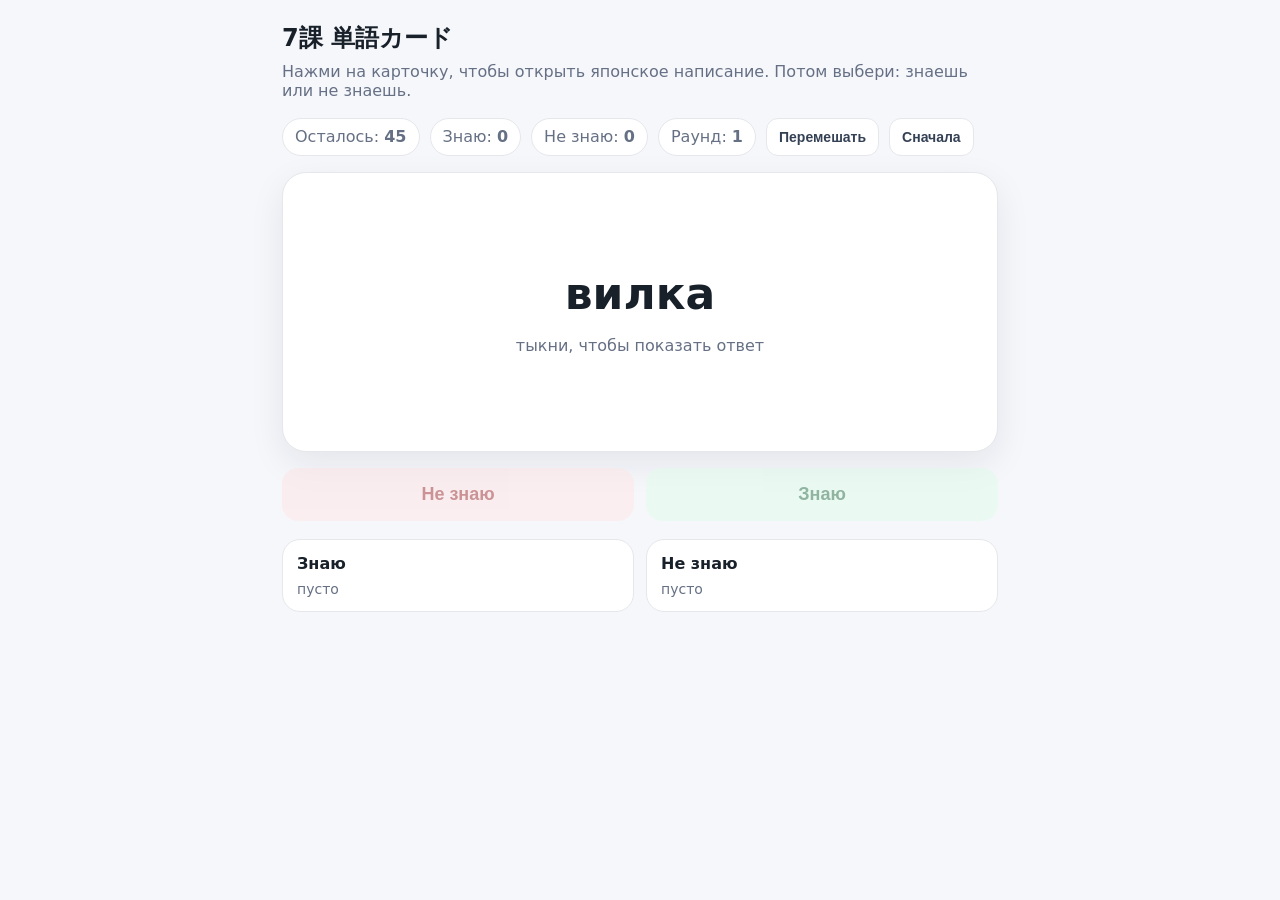
==== index.html @ d144c3d7 "Add files via upload" ====
<!doctype html>
<html lang="ru">
<head>
  <meta charset="utf-8" />
  <meta name="viewport" content="width=device-width, initial-scale=1" />
  <title>7課 単語カード — тренировка слов</title>
  <style>
    :root { --bg:#f6f7fb; --card:#fff; --text:#18202a; --muted:#667085; --good:#16a34a; --bad:#dc2626; --accent:#2563eb; }
    *{box-sizing:border-box} body{margin:0;font-family:system-ui,-apple-system,Segoe UI,Roboto,Arial,sans-serif;background:var(--bg);color:var(--text);}
    .wrap{max-width:760px;margin:0 auto;padding:22px} h1{font-size:24px;margin:0 0 8px}.sub{color:var(--muted);margin:0 0 18px}
    .top{display:flex;gap:10px;flex-wrap:wrap;margin-bottom:16px}.pill{background:#fff;border:1px solid #e5e7eb;border-radius:999px;padding:8px 12px;color:var(--muted)}
    .card{min-height:280px;background:var(--card);border:1px solid #e5e7eb;border-radius:24px;box-shadow:0 12px 35px rgba(20,25,40,.08);display:flex;align-items:center;justify-content:center;text-align:center;padding:30px;cursor:pointer;user-select:none;transition:.15s transform,.15s box-shadow}
    .card:active{transform:scale(.99)} .ru{font-size:44px;font-weight:800;line-height:1.12}.jp{margin-top:22px;font-size:54px;font-weight:800;line-height:1.15}.hint{margin-top:18px;color:var(--muted)}
    .buttons{display:grid;grid-template-columns:1fr 1fr;gap:12px;margin-top:16px}button{border:0;border-radius:16px;padding:16px 18px;font-size:18px;font-weight:700;cursor:pointer}button:disabled{opacity:.45;cursor:not-allowed}.know{background:#dcfce7;color:#166534}.dont{background:#fee2e2;color:#991b1b}.restart,.primary{background:#dbeafe;color:#1e40af}.small{font-size:14px;padding:10px 12px;border-radius:12px}.secondary{background:#fff;border:1px solid #e5e7eb;color:#344054}
    .stacks{display:grid;grid-template-columns:1fr 1fr;gap:12px;margin-top:18px}.stack{background:#fff;border:1px solid #e5e7eb;border-radius:18px;padding:14px}.stack h3{margin:0 0 8px;font-size:16px}.items{max-height:150px;overflow:auto;color:var(--muted);font-size:14px}.item{padding:4px 0;border-bottom:1px dashed #eee}.done{background:#fff;border:1px solid #e5e7eb;border-radius:24px;padding:24px;text-align:center;display:none}.done h2{margin-top:0}.actions{display:flex;gap:10px;justify-content:center;flex-wrap:wrap;margin-top:14px}@media(max-width:560px){.ru{font-size:32px}.jp{font-size:42px}.card{min-height:230px}.buttons{grid-template-columns:1fr}}
  </style>
</head>
<body>
  <div class="wrap">
    <h1>7課 単語カード</h1>
    <p class="sub">Нажми на карточку, чтобы открыть японское написание. Потом выбери: знаешь или не знаешь.</p>
    <div class="top">
      <div class="pill">Осталось: <b id="left">0</b></div><div class="pill">Знаю: <b id="knownCount">0</b></div><div class="pill">Не знаю: <b id="unknownCount">0</b></div><div class="pill">Раунд: <b id="round">1</b></div>
      <button class="small secondary" id="shuffleBtn">Перемешать</button><button class="small secondary" id="resetBtn">Сначала</button>
    </div>
    <div id="game">
      <div class="card" id="card"><div><div class="ru" id="ru"></div><div class="jp" id="jp" style="display:none"></div><div class="hint" id="hint">тыкни, чтобы показать ответ</div></div></div>
      <div class="buttons"><button class="dont" id="dontBtn" disabled>Не знаю</button><button class="know" id="knowBtn" disabled>Знаю</button></div>
    </div>
    <div class="done" id="done"><h2>Раунд закончен</h2><p id="doneText"></p><div class="actions"><button class="primary" id="repeatUnknownBtn">Повторить “не знаю”</button><button class="restart" id="fullRestartBtn">Начать всё заново</button></div></div>
    <div class="stacks"><div class="stack"><h3>Знаю</h3><div class="items" id="knownList"></div></div><div class="stack"><h3>Не знаю</h3><div class="items" id="unknownList"></div></div></div>
  </div>
<script>
const ALL_CARDS = [
  ['давать','あげます'],['получать','もらいます'],['посылать / отправлять','おくります'],['резать / нарезать','きります'],['брать в долг','かります'],['давать в долг','かします'],['изучать','ならいます'],['обучать','おしえます'],['рука, кисть','て'],['звонить [по телефону]','でんわ を かけます'],['ножницы','はさみ'],['персональный компьютер','パソコン'],['палочки','はし'],['ложка','スプーン'],['мобильный телефон','ケータイ'],['электронное письмо','メール'],['новогодняя открытка','ねんがじょう'],['дырокол','パンチ'],
  ['степлер','ホッチキス'],['скотч','セロテープ'],['ластик','けしゴム'],['билет (на транспорт)','きっぷ'],['нож','ナイフ'],['вилка','フォーク'],['бумага','かみ'],['цветок','はな'],['рубашка','シャツ'],['подарок','プレゼント'],['деньги','おかね'],['багаж','にもつ'],['мой отец','ちち'],['Рождество','クリスマス'],['моя мать','はは'],['(чей-то) отец','おとうさん'],['(чья-то) мать','おかあさん'],['уже','もう'],
  ['ещё не','まだ'],['с этих пор, скоро','これから'],['Как это прекрасно!','すてきですね'],['Добро пожаловать.','いらっしゃい'],['Заходите, пожалуйста.','どうぞ おあがりください'],['Извините за беспокойство.','しつれいします'],['Как насчёт?','いかがですか'],['Благодарю за угощение.','ごちそうさまでした'],['С удовольствием! / Приму','いただきます']
].map(([ru,jp],i)=>({id:i,ru,jp}));
let pool=[], current=null, shown=false, known=[], unknown=[], round=1;
const $=id=>document.getElementById(id);
function shuffle(a){for(let i=a.length-1;i>0;i--){const j=Math.floor(Math.random()*(i+1));[a[i],a[j]]=[a[j],a[i]]}return a}
function start(cards=ALL_CARDS, keepStacks=false){ pool=shuffle([...cards]); current=null; shown=false; if(!keepStacks){known=[]; unknown=[]; round=1;} $('game').style.display='block'; $('done').style.display='none'; next(); render(); }
function next(){ if(pool.length===0){finish();return;} current=pool.pop(); shown=false; $('ru').textContent=current.ru; $('jp').textContent=current.jp; $('jp').style.display='none'; $('hint').textContent='тыкни, чтобы показать ответ'; $('knowBtn').disabled=true; $('dontBtn').disabled=true; render(); }
function reveal(){ if(!current)return; shown=true; $('jp').style.display='block'; $('hint').textContent='выбери стопку'; $('knowBtn').disabled=false; $('dontBtn').disabled=false; }
function answer(isKnown){ if(!shown)return; (isKnown?known:unknown).push(current); next(); }
function finish(){ $('game').style.display='none'; $('done').style.display='block'; $('doneText').textContent = unknown.length ? `Неизвестных карточек: ${unknown.length}. Их можно вернуть в пул и повторить.` : 'Все карточки отмечены как известные. Отлично!'; $('repeatUnknownBtn').style.display = unknown.length ? 'inline-block' : 'none'; render(); }
function render(){ $('left').textContent=pool.length+(current?1:0); $('knownCount').textContent=known.length; $('unknownCount').textContent=unknown.length; $('round').textContent=round; $('knownList').innerHTML=known.map(c=>`<div class="item">${c.ru} — ${c.jp}</div>`).join('')||'пусто'; $('unknownList').innerHTML=unknown.map(c=>`<div class="item">${c.ru} — ${c.jp}</div>`).join('')||'пусто'; }
$('card').onclick=reveal; $('knowBtn').onclick=()=>answer(true); $('dontBtn').onclick=()=>answer(false); $('shuffleBtn').onclick=()=>{pool=shuffle(pool);render()}; $('resetBtn').onclick=()=>start(); $('fullRestartBtn').onclick=()=>start(); $('repeatUnknownBtn').onclick=()=>{ const again=unknown; unknown=[]; round++; start(again,true); };
start();
</script>
</body>
</html>
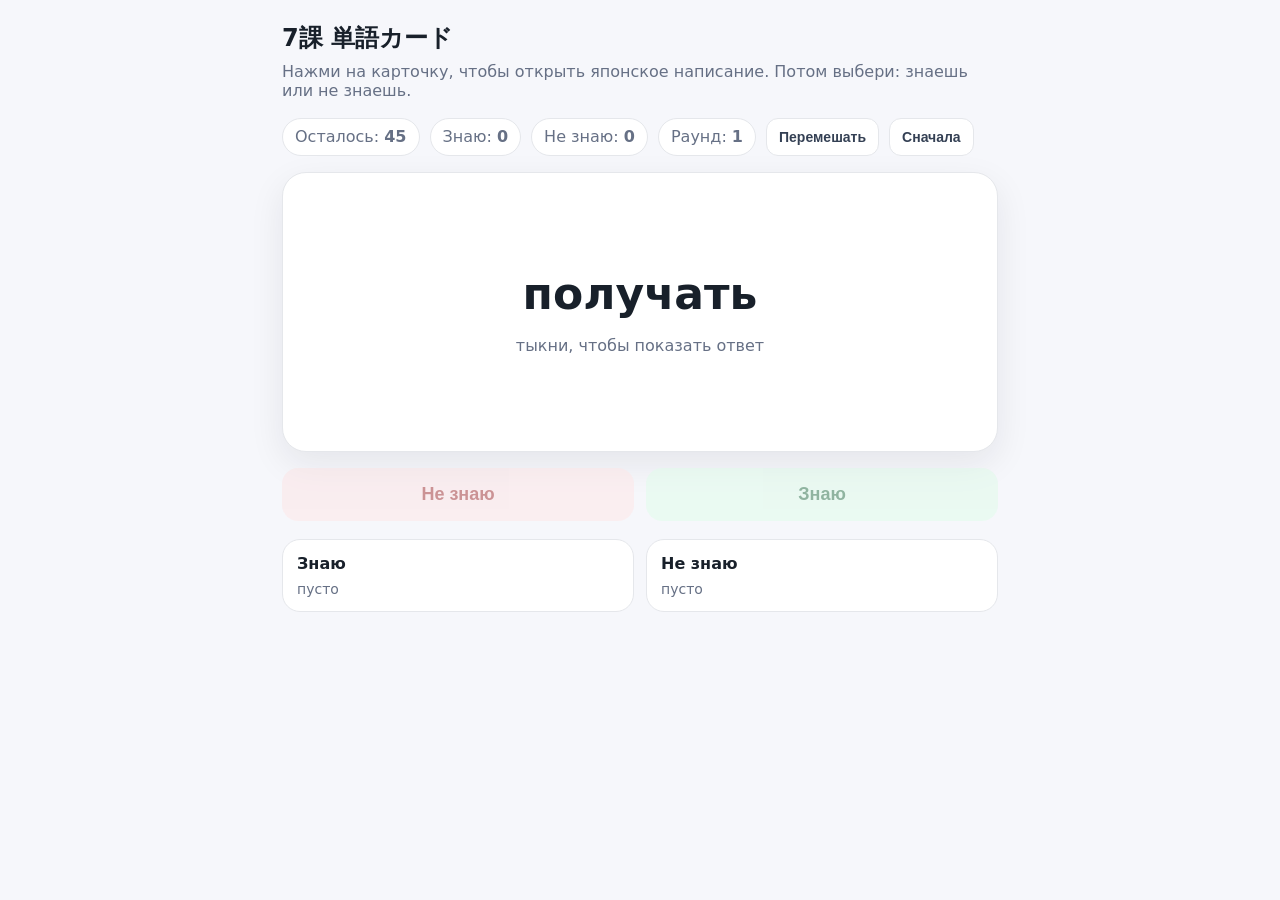
==== commit 52e5d24a: "Add files via upload" ====
--- a/index.html
+++ b/index.html
@@ -24,13 +24,14 @@
       <button class="small secondary" id="shuffleBtn">Перемешать</button><button class="small secondary" id="resetBtn">Сначала</button>
     </div>
     <div id="game">
-      <div class="card" id="card"><div><div class="ru" id="ru"></div><div class="jp" id="jp" style="display:none"></div><div class="hint" id="hint">тыкни, чтобы показать ответ</div></div></div>
+      <div class="card" id="card"><div><div class="ru" id="ru"></div><div class="jp" id="jp" style="display:none"></div><div id="romaji" style="display:none;font-size:28px;color:#667085;margin-top:8px"></div><div class="hint" id="hint">тыкни, чтобы показать ответ</div></div></div>
       <div class="buttons"><button class="dont" id="dontBtn" disabled>Не знаю</button><button class="know" id="knowBtn" disabled>Знаю</button></div>
     </div>
     <div class="done" id="done"><h2>Раунд закончен</h2><p id="doneText"></p><div class="actions"><button class="primary" id="repeatUnknownBtn">Повторить “не знаю”</button><button class="restart" id="fullRestartBtn">Начать всё заново</button></div></div>
     <div class="stacks"><div class="stack"><h3>Знаю</h3><div class="items" id="knownList"></div></div><div class="stack"><h3>Не знаю</h3><div class="items" id="unknownList"></div></div></div>
   </div>
 <script>
+const ROMAJI = {"あげます": "agemasu", "もらいます": "moraimasu", "おくります": "okurimasu", "きります": "kirimasu", "かります": "karimasu", "かします": "kashimasu", "ならいます": "naraimasu", "おしえます": "oshiemasu", "て": "te", "でんわ を かけます": "denwa o kakemasu", "はさみ": "hasami", "パソコン": "pasokon", "はし": "hashi", "スプーン": "supuun", "ケータイ": "keetai", "メール": "meeru", "ねんがじょう": "nengajou", "パンチ": "panchi", "ホッチキス": "hocchikisu", "セロテープ": "seroteepu", "けしゴム": "keshigomu", "きっぷ": "kippu", "ナイフ": "naifu", "フォーク": "fooku", "かみ": "kami", "はな": "hana", "シャツ": "shatsu", "プレゼント": "purezento", "おかね": "okane", "にもつ": "nimotsu", "ちち": "chichi", "クリスマス": "kurisumasu", "はは": "haha", "おとうさん": "otousan", "おかあさん": "okaasan", "もう": "mou", "まだ": "mada", "これから": "korekara", "すてきですね": "suteki desu ne", "いらっしゃい": "irasshai", "どうぞ おあがりください": "douzo oagari kudasai", "しつれいします": "shitsurei shimasu", "いかがですか": "ikaga desu ka", "ごちそうさまでした": "gochisousama deshita", "いただきます": "itadakimasu"};
 const ALL_CARDS = [
   ['давать','あげます'],['получать','もらいます'],['посылать / отправлять','おくります'],['резать / нарезать','きります'],['брать в долг','かります'],['давать в долг','かします'],['изучать','ならいます'],['обучать','おしえます'],['рука, кисть','て'],['звонить [по телефону]','でんわ を かけます'],['ножницы','はさみ'],['персональный компьютер','パソコン'],['палочки','はし'],['ложка','スプーン'],['мобильный телефон','ケータイ'],['электронное письмо','メール'],['новогодняя открытка','ねんがじょう'],['дырокол','パンチ'],
   ['степлер','ホッチキス'],['скотч','セロテープ'],['ластик','けしゴム'],['билет (на транспорт)','きっぷ'],['нож','ナイフ'],['вилка','フォーク'],['бумага','かみ'],['цветок','はな'],['рубашка','シャツ'],['подарок','プレゼント'],['деньги','おかね'],['багаж','にもつ'],['мой отец','ちち'],['Рождество','クリスマス'],['моя мать','はは'],['(чей-то) отец','おとうさん'],['(чья-то) мать','おかあさん'],['уже','もう'],
@@ -40,8 +41,8 @@
 const $=id=>document.getElementById(id);
 function shuffle(a){for(let i=a.length-1;i>0;i--){const j=Math.floor(Math.random()*(i+1));[a[i],a[j]]=[a[j],a[i]]}return a}
 function start(cards=ALL_CARDS, keepStacks=false){ pool=shuffle([...cards]); current=null; shown=false; if(!keepStacks){known=[]; unknown=[]; round=1;} $('game').style.display='block'; $('done').style.display='none'; next(); render(); }
-function next(){ if(pool.length===0){finish();return;} current=pool.pop(); shown=false; $('ru').textContent=current.ru; $('jp').textContent=current.jp; $('jp').style.display='none'; $('hint').textContent='тыкни, чтобы показать ответ'; $('knowBtn').disabled=true; $('dontBtn').disabled=true; render(); }
-function reveal(){ if(!current)return; shown=true; $('jp').style.display='block'; $('hint').textContent='выбери стопку'; $('knowBtn').disabled=false; $('dontBtn').disabled=false; }
+function next(){ if(pool.length===0){finish();return;} current=pool.pop(); shown=false; $('ru').textContent=current.ru; $('jp').textContent=current.jp; $('romaji').textContent=ROMAJI[current.jp]||''; $('jp').style.display='none'; $('romaji').style.display='none'; $('hint').textContent='тыкни, чтобы показать ответ'; $('knowBtn').disabled=true; $('dontBtn').disabled=true; render(); }
+function reveal(){ if(!current)return; shown=true; $('jp').style.display='block'; $('romaji').style.display='block'; $('hint').textContent='выбери стопку'; $('knowBtn').disabled=false; $('dontBtn').disabled=false; }
 function answer(isKnown){ if(!shown)return; (isKnown?known:unknown).push(current); next(); }
 function finish(){ $('game').style.display='none'; $('done').style.display='block'; $('doneText').textContent = unknown.length ? `Неизвестных карточек: ${unknown.length}. Их можно вернуть в пул и повторить.` : 'Все карточки отмечены как известные. Отлично!'; $('repeatUnknownBtn').style.display = unknown.length ? 'inline-block' : 'none'; render(); }
 function render(){ $('left').textContent=pool.length+(current?1:0); $('knownCount').textContent=known.length; $('unknownCount').textContent=unknown.length; $('round').textContent=round; $('knownList').innerHTML=known.map(c=>`<div class="item">${c.ru} — ${c.jp}</div>`).join('')||'пусто'; $('unknownList').innerHTML=unknown.map(c=>`<div class="item">${c.ru} — ${c.jp}</div>`).join('')||'пусто'; }
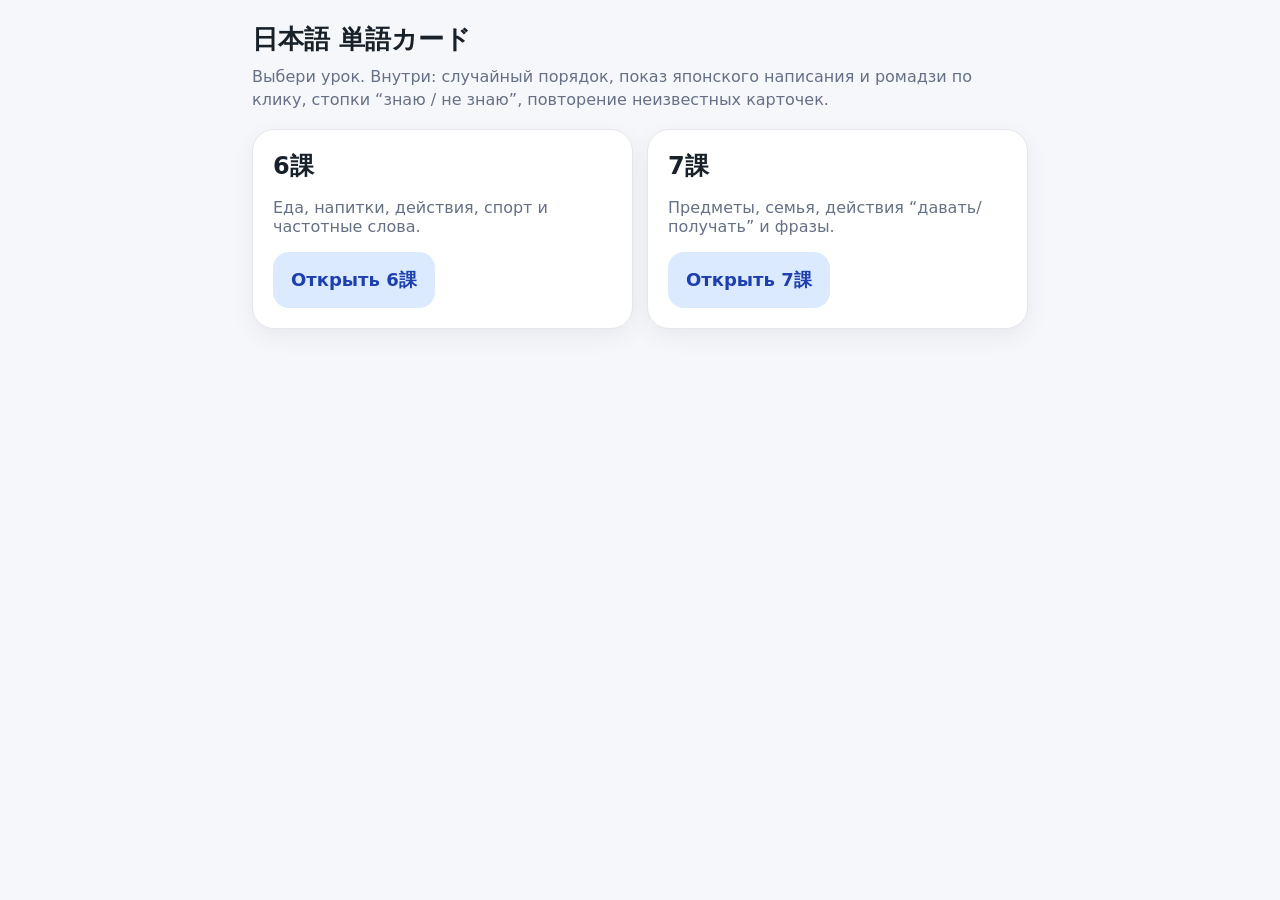
==== commit 99dc179d: "Add files via upload" ====
--- a/index.html
+++ b/index.html
@@ -1,53 +1,27 @@
 <!doctype html>
 <html lang="ru">
 <head>
-  <meta charset="utf-8" />
-  <meta name="viewport" content="width=device-width, initial-scale=1" />
-  <title>7課 単語カード — тренировка слов</title>
-  <style>
-    :root { --bg:#f6f7fb; --card:#fff; --text:#18202a; --muted:#667085; --good:#16a34a; --bad:#dc2626; --accent:#2563eb; }
-    *{box-sizing:border-box} body{margin:0;font-family:system-ui,-apple-system,Segoe UI,Roboto,Arial,sans-serif;background:var(--bg);color:var(--text);}
-    .wrap{max-width:760px;margin:0 auto;padding:22px} h1{font-size:24px;margin:0 0 8px}.sub{color:var(--muted);margin:0 0 18px}
-    .top{display:flex;gap:10px;flex-wrap:wrap;margin-bottom:16px}.pill{background:#fff;border:1px solid #e5e7eb;border-radius:999px;padding:8px 12px;color:var(--muted)}
-    .card{min-height:280px;background:var(--card);border:1px solid #e5e7eb;border-radius:24px;box-shadow:0 12px 35px rgba(20,25,40,.08);display:flex;align-items:center;justify-content:center;text-align:center;padding:30px;cursor:pointer;user-select:none;transition:.15s transform,.15s box-shadow}
-    .card:active{transform:scale(.99)} .ru{font-size:44px;font-weight:800;line-height:1.12}.jp{margin-top:22px;font-size:54px;font-weight:800;line-height:1.15}.hint{margin-top:18px;color:var(--muted)}
-    .buttons{display:grid;grid-template-columns:1fr 1fr;gap:12px;margin-top:16px}button{border:0;border-radius:16px;padding:16px 18px;font-size:18px;font-weight:700;cursor:pointer}button:disabled{opacity:.45;cursor:not-allowed}.know{background:#dcfce7;color:#166534}.dont{background:#fee2e2;color:#991b1b}.restart,.primary{background:#dbeafe;color:#1e40af}.small{font-size:14px;padding:10px 12px;border-radius:12px}.secondary{background:#fff;border:1px solid #e5e7eb;color:#344054}
-    .stacks{display:grid;grid-template-columns:1fr 1fr;gap:12px;margin-top:18px}.stack{background:#fff;border:1px solid #e5e7eb;border-radius:18px;padding:14px}.stack h3{margin:0 0 8px;font-size:16px}.items{max-height:150px;overflow:auto;color:var(--muted);font-size:14px}.item{padding:4px 0;border-bottom:1px dashed #eee}.done{background:#fff;border:1px solid #e5e7eb;border-radius:24px;padding:24px;text-align:center;display:none}.done h2{margin-top:0}.actions{display:flex;gap:10px;justify-content:center;flex-wrap:wrap;margin-top:14px}@media(max-width:560px){.ru{font-size:32px}.jp{font-size:42px}.card{min-height:230px}.buttons{grid-template-columns:1fr}}
-  </style>
+  <meta charset="utf-8">
+  <meta name="viewport" content="width=device-width, initial-scale=1">
+  <title>日本語 単語カード</title>
+  <link rel="stylesheet" href="style.css">
 </head>
 <body>
-  <div class="wrap">
-    <h1>7課 単語カード</h1>
-    <p class="sub">Нажми на карточку, чтобы открыть японское написание. Потом выбери: знаешь или не знаешь.</p>
-    <div class="top">
-      <div class="pill">Осталось: <b id="left">0</b></div><div class="pill">Знаю: <b id="knownCount">0</b></div><div class="pill">Не знаю: <b id="unknownCount">0</b></div><div class="pill">Раунд: <b id="round">1</b></div>
-      <button class="small secondary" id="shuffleBtn">Перемешать</button><button class="small secondary" id="resetBtn">Сначала</button>
+<div class="wrap">
+  <h1>日本語 単語カード</h1>
+  <p class="sub">Выбери урок. Внутри: случайный порядок, показ японского написания и ромадзи по клику, стопки “знаю / не знаю”, повторение неизвестных карточек.</p>
+  <div class="lessons">
+    <div class="lesson">
+      <h2>6課</h2>
+      <p>Еда, напитки, действия, спорт и частотные слова.</p>
+      <a class="btn primary" href="lesson6.html">Открыть 6課</a>
     </div>
-    <div id="game">
-      <div class="card" id="card"><div><div class="ru" id="ru"></div><div class="jp" id="jp" style="display:none"></div><div id="romaji" style="display:none;font-size:28px;color:#667085;margin-top:8px"></div><div class="hint" id="hint">тыкни, чтобы показать ответ</div></div></div>
-      <div class="buttons"><button class="dont" id="dontBtn" disabled>Не знаю</button><button class="know" id="knowBtn" disabled>Знаю</button></div>
+    <div class="lesson">
+      <h2>7課</h2>
+      <p>Предметы, семья, действия “давать/получать” и фразы.</p>
+      <a class="btn primary" href="lesson7.html">Открыть 7課</a>
     </div>
-    <div class="done" id="done"><h2>Раунд закончен</h2><p id="doneText"></p><div class="actions"><button class="primary" id="repeatUnknownBtn">Повторить “не знаю”</button><button class="restart" id="fullRestartBtn">Начать всё заново</button></div></div>
-    <div class="stacks"><div class="stack"><h3>Знаю</h3><div class="items" id="knownList"></div></div><div class="stack"><h3>Не знаю</h3><div class="items" id="unknownList"></div></div></div>
   </div>
-<script>
-const ROMAJI = {"あげます": "agemasu", "もらいます": "moraimasu", "おくります": "okurimasu", "きります": "kirimasu", "かります": "karimasu", "かします": "kashimasu", "ならいます": "naraimasu", "おしえます": "oshiemasu", "て": "te", "でんわ を かけます": "denwa o kakemasu", "はさみ": "hasami", "パソコン": "pasokon", "はし": "hashi", "スプーン": "supuun", "ケータイ": "keetai", "メール": "meeru", "ねんがじょう": "nengajou", "パンチ": "panchi", "ホッチキス": "hocchikisu", "セロテープ": "seroteepu", "けしゴム": "keshigomu", "きっぷ": "kippu", "ナイフ": "naifu", "フォーク": "fooku", "かみ": "kami", "はな": "hana", "シャツ": "shatsu", "プレゼント": "purezento", "おかね": "okane", "にもつ": "nimotsu", "ちち": "chichi", "クリスマス": "kurisumasu", "はは": "haha", "おとうさん": "otousan", "おかあさん": "okaasan", "もう": "mou", "まだ": "mada", "これから": "korekara", "すてきですね": "suteki desu ne", "いらっしゃい": "irasshai", "どうぞ おあがりください": "douzo oagari kudasai", "しつれいします": "shitsurei shimasu", "いかがですか": "ikaga desu ka", "ごちそうさまでした": "gochisousama deshita", "いただきます": "itadakimasu"};
-const ALL_CARDS = [
-  ['давать','あげます'],['получать','もらいます'],['посылать / отправлять','おくります'],['резать / нарезать','きります'],['брать в долг','かります'],['давать в долг','かします'],['изучать','ならいます'],['обучать','おしえます'],['рука, кисть','て'],['звонить [по телефону]','でんわ を かけます'],['ножницы','はさみ'],['персональный компьютер','パソコン'],['палочки','はし'],['ложка','スプーン'],['мобильный телефон','ケータイ'],['электронное письмо','メール'],['новогодняя открытка','ねんがじょう'],['дырокол','パンチ'],
-  ['степлер','ホッチキス'],['скотч','セロテープ'],['ластик','けしゴム'],['билет (на транспорт)','きっぷ'],['нож','ナイフ'],['вилка','フォーク'],['бумага','かみ'],['цветок','はな'],['рубашка','シャツ'],['подарок','プレゼント'],['деньги','おかね'],['багаж','にもつ'],['мой отец','ちち'],['Рождество','クリスマス'],['моя мать','はは'],['(чей-то) отец','おとうさん'],['(чья-то) мать','おかあさん'],['уже','もう'],
-  ['ещё не','まだ'],['с этих пор, скоро','これから'],['Как это прекрасно!','すてきですね'],['Добро пожаловать.','いらっしゃい'],['Заходите, пожалуйста.','どうぞ おあがりください'],['Извините за беспокойство.','しつれいします'],['Как насчёт?','いかがですか'],['Благодарю за угощение.','ごちそうさまでした'],['С удовольствием! / Приму','いただきます']
-].map(([ru,jp],i)=>({id:i,ru,jp}));
-let pool=[], current=null, shown=false, known=[], unknown=[], round=1;
-const $=id=>document.getElementById(id);
-function shuffle(a){for(let i=a.length-1;i>0;i--){const j=Math.floor(Math.random()*(i+1));[a[i],a[j]]=[a[j],a[i]]}return a}
-function start(cards=ALL_CARDS, keepStacks=false){ pool=shuffle([...cards]); current=null; shown=false; if(!keepStacks){known=[]; unknown=[]; round=1;} $('game').style.display='block'; $('done').style.display='none'; next(); render(); }
-function next(){ if(pool.length===0){finish();return;} current=pool.pop(); shown=false; $('ru').textContent=current.ru; $('jp').textContent=current.jp; $('romaji').textContent=ROMAJI[current.jp]||''; $('jp').style.display='none'; $('romaji').style.display='none'; $('hint').textContent='тыкни, чтобы показать ответ'; $('knowBtn').disabled=true; $('dontBtn').disabled=true; render(); }
-function reveal(){ if(!current)return; shown=true; $('jp').style.display='block'; $('romaji').style.display='block'; $('hint').textContent='выбери стопку'; $('knowBtn').disabled=false; $('dontBtn').disabled=false; }
-function answer(isKnown){ if(!shown)return; (isKnown?known:unknown).push(current); next(); }
-function finish(){ $('game').style.display='none'; $('done').style.display='block'; $('doneText').textContent = unknown.length ? `Неизвестных карточек: ${unknown.length}. Их можно вернуть в пул и повторить.` : 'Все карточки отмечены как известные. Отлично!'; $('repeatUnknownBtn').style.display = unknown.length ? 'inline-block' : 'none'; render(); }
-function render(){ $('left').textContent=pool.length+(current?1:0); $('knownCount').textContent=known.length; $('unknownCount').textContent=unknown.length; $('round').textContent=round; $('knownList').innerHTML=known.map(c=>`<div class="item">${c.ru} — ${c.jp}</div>`).join('')||'пусто'; $('unknownList').innerHTML=unknown.map(c=>`<div class="item">${c.ru} — ${c.jp}</div>`).join('')||'пусто'; }
-$('card').onclick=reveal; $('knowBtn').onclick=()=>answer(true); $('dontBtn').onclick=()=>answer(false); $('shuffleBtn').onclick=()=>{pool=shuffle(pool);render()}; $('resetBtn').onclick=()=>start(); $('fullRestartBtn').onclick=()=>start(); $('repeatUnknownBtn').onclick=()=>{ const again=unknown; unknown=[]; round++; start(again,true); };
-start();
-</script>
+</div>
 </body>
 </html>
--- a/style.css
+++ b/style.css
@@ -0,0 +1,40 @@
+
+:root {
+  --bg:#f6f7fb; --card:#fff; --text:#18202a; --muted:#667085;
+  --good:#16a34a; --bad:#dc2626; --accent:#2563eb;
+}
+*{box-sizing:border-box}
+body{margin:0;font-family:system-ui,-apple-system,Segoe UI,Roboto,Arial,sans-serif;background:var(--bg);color:var(--text);}
+.wrap{max-width:820px;margin:0 auto;padding:22px}
+h1{font-size:26px;margin:0 0 8px}
+.sub{color:var(--muted);margin:0 0 18px;line-height:1.45}
+.top{display:flex;gap:10px;flex-wrap:wrap;margin-bottom:16px}
+.pill{background:#fff;border:1px solid #e5e7eb;border-radius:999px;padding:8px 12px;color:var(--muted)}
+.card{min-height:280px;background:var(--card);border:1px solid #e5e7eb;border-radius:24px;box-shadow:0 12px 35px rgba(20,25,40,.08);display:flex;align-items:center;justify-content:center;text-align:center;padding:30px;cursor:pointer;user-select:none;transition:.15s transform,.15s box-shadow}
+.card:active{transform:scale(.99)}
+.ru{font-size:42px;font-weight:800;line-height:1.12}
+.jp{margin-top:22px;font-size:52px;font-weight:800;line-height:1.15}
+.romaji{margin-top:10px;font-size:25px;color:var(--accent);font-weight:700}
+.hint{margin-top:18px;color:var(--muted)}
+.buttons{display:grid;grid-template-columns:1fr 1fr;gap:12px;margin-top:16px}
+button,.btn{border:0;border-radius:16px;padding:16px 18px;font-size:18px;font-weight:700;cursor:pointer;text-decoration:none;display:inline-block;text-align:center}
+button:disabled{opacity:.45;cursor:not-allowed}
+.know{background:#dcfce7;color:#166534}
+.dont{background:#fee2e2;color:#991b1b}
+.restart,.primary{background:#dbeafe;color:#1e40af}
+.small{font-size:14px;padding:10px 12px;border-radius:12px}
+.secondary{background:#fff;border:1px solid #e5e7eb;color:#344054}
+.stacks{display:grid;grid-template-columns:1fr 1fr;gap:12px;margin-top:18px}
+.stack{background:#fff;border:1px solid #e5e7eb;border-radius:18px;padding:14px}
+.stack h3{margin:0 0 8px;font-size:16px}
+.items{max-height:150px;overflow:auto;color:var(--muted);font-size:14px}
+.item{padding:4px 0;border-bottom:1px dashed #eee}
+.done{background:#fff;border:1px solid #e5e7eb;border-radius:24px;padding:24px;text-align:center;display:none}
+.done h2{margin-top:0}
+.actions{display:flex;gap:10px;justify-content:center;flex-wrap:wrap;margin-top:14px}
+.lessons{display:grid;grid-template-columns:1fr 1fr;gap:14px;margin-top:18px}
+.lesson{background:#fff;border:1px solid #e5e7eb;border-radius:22px;padding:20px;box-shadow:0 8px 25px rgba(20,25,40,.06)}
+.lesson h2{margin:0 0 8px}
+.lesson p{color:var(--muted)}
+.nav{margin-bottom:14px}
+@media(max-width:560px){.ru{font-size:32px}.jp{font-size:40px}.romaji{font-size:22px}.card{min-height:230px}.buttons,.stacks,.lessons{grid-template-columns:1fr}}
